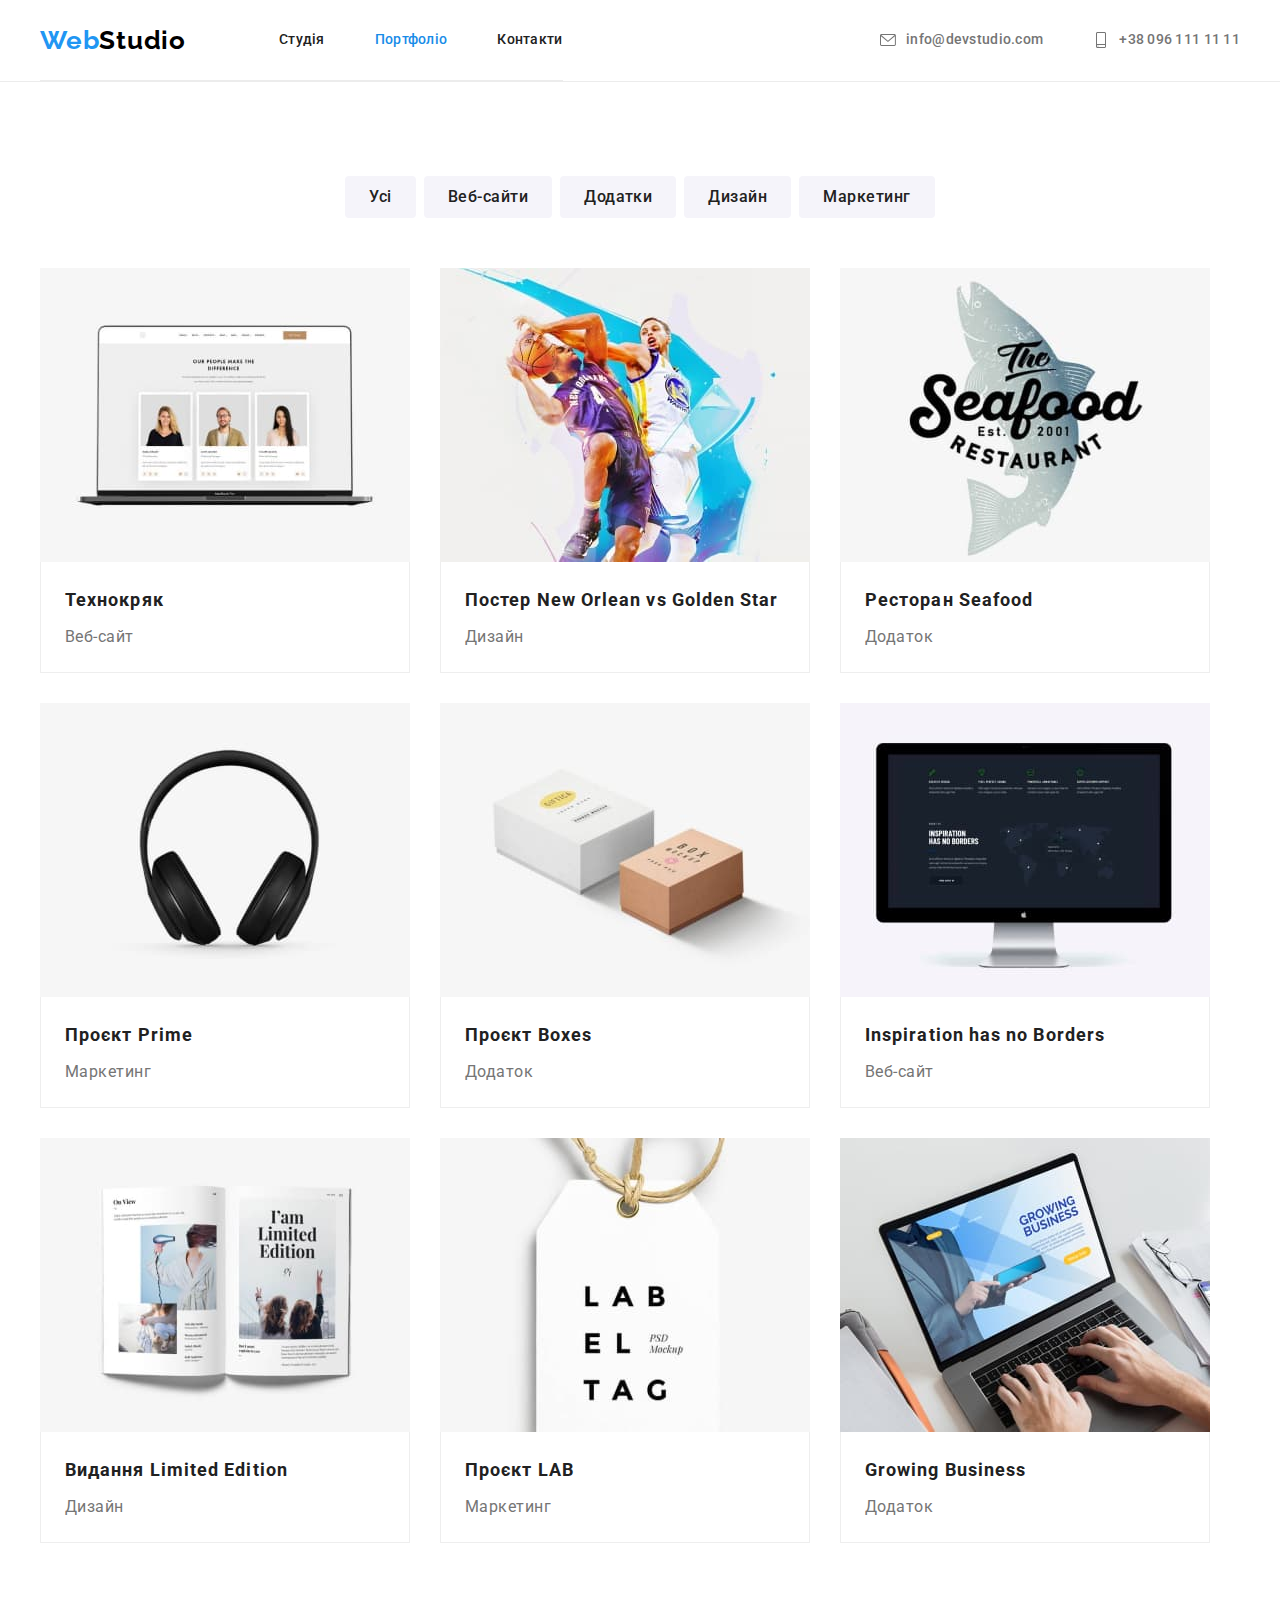
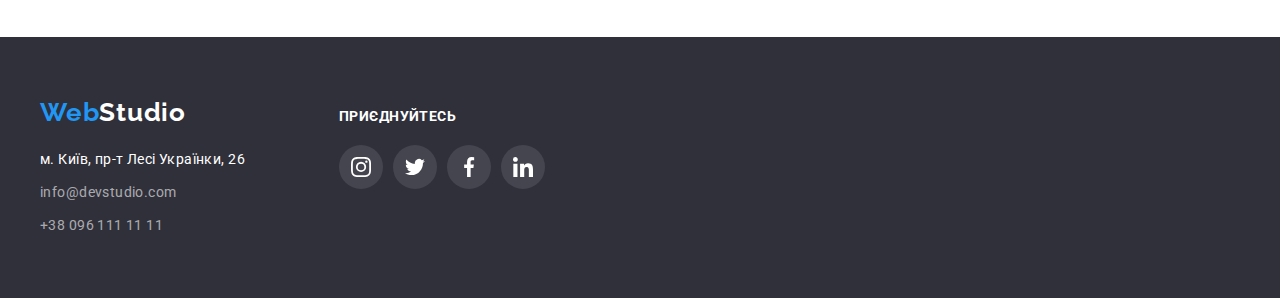
==== portfolio.html @ 25200712 "start hw" ====
<!DOCTYPE html>
<html lang="uk">
  <head>
    <meta charset="UTF-8" />
    <meta http-equiv="X-UA-Compatible" content="IE=edge" />
    <meta name="viewport" content="width=device-width, initial-scale=1.0" />
    <!-- fonts -->
    <link rel="preconnect" href="https://fonts.googleapis.com" />
    <link rel="preconnect" href="https://fonts.gstatic.com" crossorigin />
    <link
      href="https://fonts.googleapis.com/css2?family=Raleway:wght@700&family=Roboto:wght@400;500;700;900&display=swap"
      rel="stylesheet"
    />
    <!-- normalize -->
    <link
      rel="stylesheet"
      href="https://cdnjs.cloudflare.com/ajax/libs/modern-normalize/1.1.0/modern-normalize.min.css"
      integrity="sha512-wpPYUAdjBVSE4KJnH1VR1HeZfpl1ub8YT/NKx4PuQ5NmX2tKuGu6U/JRp5y+Y8XG2tV+wKQpNHVUX03MfMFn9Q=="
      crossorigin="anonymous"
      referrerpolicy="no-referrer"
    />
    <!-- css -->
    <link rel="stylesheet" href="./css/styles.css" />
    <title>Портфоліо</title>
  </head>
  <body>
    <header class="header">
      <div class="container header-container">
        <nav class="header header-nav">
          <a href="./index.html" class="link logo-web" lang="en"
            >Web<span class="logo-studio">Studio</span></a
          >
          <ul class="list header-list">
            <li>
              <a href="./index.html" class="site-nav link">Студія</a>
            </li>
            <li>
              <a href="./portfolio.html" class="site-nav link current"
                >Портфоліо</a
              >
            </li>
            <li>
              <a href="#" class="site-nav link">Контакти</a>
            </li>
          </ul>
        </nav>
        <ul class="list header-contact">
          <li class="contact-list">
            <a href="mailto:info@devstudio.com" class="contact link"
              ><svg
                viewBox="0 0 32 32"
                class="contact-icon-envelope"
                width="16"
                height="16"
              >
                <use href="./images/symbol-defs.svg#icon-envelope"></use>
              </svg>
              info@devstudio.com</a
            >
          </li>
          <li class="contact-list">
            <a href="tel:+380961111111" class="contact link">
              <svg
                viewBox="0 0 32 32"
                class="contact-icon-smartphone"
                width="16"
                height="16"
              >
                <use href="./images/symbol-defs.svg#icon-smartphone"></use>
              </svg>
              +38 096 111 11 11</a
            >
          </li>
        </ul>
      </div>
    </header>
    <main>
      <section class="section-portfolio">
        <div class="container">
          <ul class="list filter-container">
            <li><button class="button-filter" type="button">Усі</button></li>
            <li>
              <button class="button-filter" type="button">Веб-сайти</button>
            </li>
            <li>
              <button class="button-filter" type="button">Додатки</button>
            </li>
            <li><button class="button-filter" type="button">Дизайн</button></li>
            <li>
              <button class="button-filter" type="button">Маркетинг</button>
            </li>
          </ul>
          <h1 class="visually-hidden">Портфоліо</h1>
          <ul class="list portfolio-container">
            <li class="portfolio-card">
              <a href="#" class="portfolio-link link">
                <img
                  src="./images/tehnocrjak.jpg"
                  alt="відкритий ноутбук з веб-сайтом"
                  width="370"
                  height="294"
                />
                <div class="portfolio-project">
                  <h2 class="portfolio-title">Технокряк</h2>
                  <p class="portfolio-text">Веб-сайт</p>
                </div>
              </a>
            </li>
            <li class="portfolio-card">
              <a href="#" class="portfolio-link link">
                <img
                  src="./images/new_orlean.jpg"
                  alt="два гравці в баскетбол"
                  width="370"
                  height="294"
                />
                <div class="portfolio-project">
                  <h2 class="portfolio-title">
                    Постер <span lang="en">New Orlean vs Golden Star</span>
                  </h2>
                  <p class="portfolio-text">Дизайн</p>
                </div>
              </a>
            </li>

            <li class="portfolio-card">
              <a href="#" class="portfolio-link link">
                <img
                  src="./images/seafood.jpg"
                  alt="лого рибного ресторану"
                  width="370"
                  height="294"
                />
                <div class="portfolio-project">
                  <h2 class="portfolio-title">
                    Ресторан <span lang="en">Seafood</span>
                  </h2>
                  <p class="portfolio-text">Додаток</p>
                </div>
              </a>
            </li>
            <li class="portfolio-card">
              <a href="#" class="portfolio-link link">
                <img
                  src="./images/prime.jpg"
                  alt="навушники"
                  width="370"
                  height="294"
                />
                <div class="portfolio-project">
                  <h2 class="portfolio-title">
                    Проєкт <span lang="en">Prime</span>
                  </h2>
                  <p class="portfolio-text">Маркетинг</p>
                </div>
              </a>
            </li>
            <li class="portfolio-card">
              <a href="#" class="portfolio-link link">
                <img
                  src="./images/boxes.jpg"
                  alt="дві коробочки з написами"
                  width="370"
                  height="294"
                />
                <div class="portfolio-project">
                  <h2 class="portfolio-title">
                    Проєкт <span lang="en">Boxes</span>
                  </h2>
                  <p class="portfolio-text">Додаток</p>
                </div>
              </a>
            </li>
            <li class="portfolio-card">
              <a href="#" class="portfolio-link link">
                <img
                  src="./images/inspiration.jpg"
                  alt="комп'ютерний монітор"
                  width="370"
                  height="294"
                />
                <div class="portfolio-project">
                  <h2 lang="en" class="portfolio-title">
                    Inspiration has no Borders
                  </h2>
                  <p class="portfolio-text">Веб-сайт</p>
                </div>
              </a>
            </li>
            <li class="portfolio-card">
              <a href="#" class="portfolio-link link">
                <img
                  src="./images/limited_edition.jpg"
                  alt="відкрита книга"
                  width="370"
                  height="294"
                />
                <div class="portfolio-project">
                  <h2 class="portfolio-title">
                    Видання <span lang="en">Limited Edition</span>
                  </h2>
                  <p class="portfolio-text">Дизайн</p>
                </div>
              </a>
            </li>
            <li class="portfolio-card">
              <a href="#" class="portfolio-link link">
                <img
                  src="./images/lab.jpg"
                  alt="бірка з написом"
                  width="370"
                  height="294"
                />
                <div class="portfolio-project">
                  <h2 class="portfolio-title">
                    Проєкт <span lang="en">LAB</span>
                  </h2>
                  <p class="portfolio-text">Маркетинг</p>
                </div>
              </a>
            </li>
            <li class="portfolio-card">
              <a href="#" class="portfolio-link link">
                <img
                  src="./images/growing_business.jpg"
                  alt="руки працюють за ноутбуком"
                  width="370"
                  height="294"
                />
                <div class="portfolio-project">
                  <h2 lang="en" class="portfolio-title">Growing Business</h2>
                  <p class="portfolio-text">Додаток</p>
                </div>
              </a>
            </li>
          </ul>
        </div>
      </section>
    </main>
    <footer class="background">
      <div class="footer-block">
        <div class="footer-container">
          <a href="./index.html" class="link logo-web logo-footer" lang="en"
            >Web<span class="logo-studio-white">Studio</span></a
          >
          <address>
            <ul class="list link">
              <li class="contact-items">
                <a
                  href="https://goo.gl/maps/J7xKTd2fjaT3zvUT8"
                  target="_blank"
                  rel="noopener noreferrer nofollow"
                  class="address link"
                  >м. Київ, пр-т Лесі Українки, 26</a
                >
              </li>
              <li class="contact-items">
                <a href="mailto:info@devstudio.com" class="contact-footer link"
                  >info@devstudio.com</a
                >
              </li>
              <li class="contact-items">
                <a href="tel:+380961111111" class="contact-footer link"
                  >+38 096 111 11 11</a
                >
              </li>
            </ul>
          </address>
        </div>
        <div class="subscribe-social">
          <h3 class="subscribe">приєднуйтесь</h3>
          <ul class="footer-social-item list">
            <li class="footer-item">
              <a href="#" class="footer-link link">
                <svg
                  viewBox="0 0 32 32"
                  class="footer-icon"
                  width="20"
                  height="20"
                >
                  <use href="./images/symbol-defs.svg#icon-instagram"></use>
                </svg>
              </a>
            </li>
            <li class="footer-item">
              <a href="#" class="footer-link link">
                <svg
                  viewBox="0 0 32 32"
                  class="footer-icon"
                  width="20"
                  height="20"
                >
                  <use href="./images/symbol-defs.svg#icon-twitter"></use>
                </svg>
              </a>
            </li>
            <li class="footer-item">
              <a href="#" class="footer-link link">
                <svg
                  viewBox="0 0 32 32"
                  class="footer-icon"
                  width="20"
                  height="20"
                >
                  <use href="./images/symbol-defs.svg#icon-facebook"></use>
                </svg>
              </a>
            </li>
            <li class="footer-item">
              <a href="#" class="footer-link link">
                <svg
                  viewBox="0 0 32 32"
                  class="footer-icon"
                  width="20"
                  height="20"
                >
                  <use href="./images/symbol-defs.svg#icon-linkedin"></use>
                </svg>
              </a>
            </li>
          </ul>
        </div>
      </div>
    </footer>
  </body>
</html>
---- css/styles.css ----
html {
  box-sizing: border-box;
}

*,
*::before,
*::after {
}

p,
h1,
h2,
h3,
h4,
h5,
h6 {
  margin: 0;
}

ul,
ol {
  margin: 0;
  padding-left: 0;
}

button {
  cursor: pointer;
}

address {
  font-style: normal;
}

img {
  display: block;
  max-width: 100%;
}

.list {
  list-style: none;
}

.link {
  text-decoration: none;
}

.visually-hidden {
  position: absolute;
  white-space: nowrap;
  width: 1px;
  height: 1px;
  overflow: hidden;
  border: 0;
  padding: 0;
  clip: rect(0 0 0 0);
  clip-path: inset(50%);
  margin: -1px;
}

:root {
  --main-color: #2196f3;
  --accent-color: #188ce8;
  --secondary-color: #000000;
  --background-color: #ffffff;
  --background-block: #2f303a;
  --background-section: #f5f4fa;
  --background-button: #f5f4fa;
  --white-color: #ffffff;
  --text-color: #757575;
  --text-contact: rgba(255, 255, 255, 0.6);
  --title-color: #212121;
}

body {
  font-family: "Roboto", sans-serif;
  color: var(--text-color);
  background-color: var(--background-color);
  margin: 0;
}

/* ---------HEADER---------- */

.header-list {
  display: flex;
  gap: 50px;
  margin-left: 93px;
}

.header-contact {
  display: flex;
  gap: 50px;
  margin-left: auto;
}

.logo-web {
  font-family: "Raleway";
  font-weight: 700;
  font-size: 26px;
  line-height: 1.19;
  letter-spacing: 0.03em;
  color: var(--main-color);
}

.logo-studio {
  font-family: "Raleway";
  font-weight: 700;
  font-size: 26px;
  line-height: 1.19;
  letter-spacing: 0.03em;
  color: var(--secondary-color);
}

.header-nav {
  display: flex;
  align-items: center;
}

.site-nav {
  display: block;
  font-weight: 500;
  font-size: 14px;
  line-height: 1.14;
  letter-spacing: 0.02em;
  color: var(--title-color);
  padding-top: 32px;
  padding-bottom: 32px;
}

.site-nav:hover,
.site-nav:focus {
  color: var(--main-color);
}

.current {
  color: var(--accent-color);
}

.contact {
  display: flex;
  align-items: center;
  padding-top: 32px;
  padding-bottom: 32px;
  font-style: normal;
  font-weight: 500;
  font-size: 14px;
  line-height: 1.14;
  letter-spacing: 0.02em;
  color: var(--text-color);
}

.contact-icon-envelope {
  fill: var(--text-color);
  margin-right: 10px;
}

.contact-icon-smartphone {
  fill: var(--text-color);
  margin-right: 10px;
}

.contact:hover,
.contact:focus {
  color: var(--main-color);
}

.contact:hover .contact-icon-envelope,
.contact:focus .contact-icon-envelope,
.contact:hover .contact-icon-smartphone,
.contact:focus .contact-icon-smartphone {
  fill: currentColor;
}

.header-container {
  display: flex;
  align-items: center;
}

.header {
  border-bottom: 1px solid rgba(236, 236, 236, 1);
}

.container {
  width: 1200px;
  padding-left: 15px;
  padding-right: 15px;
  margin: 0 auto;
}

/* ---------FOOTER---------- */

.background {
  display: flex;
  background-color: var(--background-block);
  padding-top: 60px;
  padding-bottom: 60px;
}

.footer-block {
  display: flex;
  width: 1200px;
  padding-left: 15px;
  padding-right: 15px;
  margin: 0 auto;
  align-items: baseline;
}

.footer-container {
  margin-right: 94px;
}

.logo-studio-white {
  font-family: "Raleway";
  font-weight: 700;
  font-size: 26px;
  line-height: 1.19;
  letter-spacing: 0.03em;
  color: var(--white-color);
}

.logo-footer {
  display: inline-block;
  margin-bottom: 20px;
}

.address {
  font-style: normal;
  font-weight: 400;
  font-size: 14px;
  line-height: 1.71;
  letter-spacing: 0.03em;
  color: var(--white-color);
  display: inline-block;
}

.footer-link:hover,
.footer-link:focus {
  color: var(--main-color);
}

.contact-footer {
  font-style: normal;
  font-weight: 400;
  font-size: 14px;
  line-height: 1.71;
  letter-spacing: 0.03em;
  color: var(--text-contact);
  display: inline-block;
}

.contact-footer:hover,
.contact-footer:focus {
  color: var(--main-color);
}

.contact-items:not(:last-child) {
  margin-bottom: 9px;
}

.subscribe-social {
  display: block;
  text-align: left;
}

.subscribe {
  font-weight: 700;
  font-size: 14px;
  line-height: 1.14;
  letter-spacing: 0.03em;
  text-transform: uppercase;
  color: var(--white-color);
  margin-bottom: 20px;
}

.footer-social-item {
  display: flex;
  align-items: center;
  justify-content: center;
}

.footer-link {
  display: flex;
  width: 44px;
  height: 44px;
  background-color: rgba(255, 255, 255, 0.1);
  border-radius: 50%;
  align-items: center;
  justify-content: center;
}

.footer-icon {
  fill: var(--white-color);
}

.footer-link:hover,
.footer-link:focus {
  background: var(--accent-color);
}

.footer-item:not(:first-child) {
  margin-left: 10px;
}

/* -------MAIN STUDIO------- */

.section-function {
  padding-top: 94px;
  padding-bottom: 47px;
}

.section-work {
  padding-top: 47px;
  padding-bottom: 94px;
}

.section-team {
  padding-top: 94px;
  padding-bottom: 94px;
}

.section-client {
  padding-top: 94px;
  padding-bottom: 94px;
}

.section-portfolio {
  padding-top: 94px;
  padding-bottom: 94px;
}

.background-hero {
  background-color: rgba(196, 196, 196, 1);
  background-image: linear-gradient(
      to right,
      rgba(47, 48, 58, 0.4),
      rgba(47, 48, 58, 0.4)
    ),
    url(../images/hero.jpg);
  background-repeat: no-repeat;
  background-size: cover;
  text-align: center;

  max-width: 1600px;
  margin-left: auto;
  margin-right: auto;
  padding-top: 200px;
  padding-bottom: 200px;
}

.title-main {
  font-weight: 900;
  font-size: 44px;
  line-height: 1.36;
  letter-spacing: 0.06em;
  text-transform: uppercase;
  color: var(--white-color);
  text-align: center;
  max-width: 696px;
  margin-bottom: 30px;
  margin-left: auto;
  margin-right: auto;
}

.button-order {
  background-color: var(--main-color);
  font-family: inherit;
  font-weight: 700;
  font-size: 16px;
  line-height: 1.88;
  letter-spacing: 0.06em;
  color: var(--white-color);
  padding: 10px 32px;
  border-radius: 4px;
  border-color: transparent;
}

.button-order:focus,
.button-order:hover {
  background-color: var(--accent-color);
  box-shadow: 0px 4px 4px rgba(0, 0, 0, 0.15);
}

.function-container {
  display: flex;
  gap: 30px;
}

.function-title {
  font-weight: 700;
  font-size: 14px;
  line-height: 1.14;
  letter-spacing: 0.03em;
  text-transform: uppercase;
  color: var(--title-color);
  margin-bottom: 10px;
}

.function-text {
  font-size: 14px;
  line-height: 1.71;
  letter-spacing: 0.03em;
  color: var(--text-color);
}

.function-section-title {
  font-weight: 700;
  font-size: 36px;
  line-height: 1.17;
  letter-spacing: 0.03em;
  color: var(--title-color);
  text-align: center;
  margin-bottom: 50px;
}

.function-about {
  flex-basis: calc((100% - 90px) / 4);
}

.function-icon {
  display: flex;
  background: var(--background-section);
  height: 120px;
  margin-bottom: 30px;
  border-radius: 4px;

  align-items: center;
  justify-content: center;
}

.team-section-title {
  font-weight: 700;
  font-size: 36px;
  line-height: 1.17;
  letter-spacing: 0.03em;
  color: var(--title-color);
  text-align: center;
  margin-bottom: 50px;
}

.work-container {
  display: flex;
  gap: 30px;
}

.background-team {
  background-color: var(--background-section);
}

.background-cards {
  background-color: var(--background-color);
  border-radius: 0px 0px 4px 4px;
  box-shadow: 0px 1px 3px rgba(0, 0, 0, 0.12), 0px 1px 1px rgba(0, 0, 0, 0.14),
    0px 2px 1px rgba(0, 0, 0, 0.2);
}

.team-container {
  display: flex;
  gap: 30px;
}

.team-card {
  text-align: center;
  padding: 30px 0;
}

.team-name {
  font-weight: 500;
  font-size: 16px;
  line-height: 1.19;
  letter-spacing: 0.03em;
  color: var(--title-color);
  text-align: center;
  margin-bottom: 10px;
}

.team-position {
  font-size: 16px;
  line-height: 1.19;
  letter-spacing: 0.03em;
  color: var(--text-color);
  text-align: center;
  margin-bottom: 16px;
}

.worker-social-item {
  display: flex;
  align-items: center;
  justify-content: center;
}

.social-link {
  display: flex;

  background-color: #ffffff;
  border-radius: 50%;

  width: 44px;
  height: 44px;

  align-items: center;
  justify-content: center;
}

.social-icon {
  fill: #afb1b8;
}

.social-link:hover,
.social-link:focus {
  background-color: var(--accent-color);
}

.social-link:hover .social-icon,
.social-link:focus .social-icon {
  fill: var(--white-color);
}

.social-item:not(:first-child) {
  margin-left: 10px;
}

.background-client {
  background-color: var(--background-color);
}

.client-section-title {
  font-weight: 700;
  font-size: 36px;
  line-height: 1.17;
  letter-spacing: 0.03em;
  color: var(--title-color);
  text-align: center;
  margin-bottom: 50px;
}

.client {
  display: flex;
  align-items: center;
  justify-content: center;
}

.client-block:not(:first-child) {
  margin-left: 30px;
}

.client-link {
  display: flex;
  background-color: var(--background-color);
  border: 1px solid #afb1b8;
  border-radius: 4px;
  width: 170px;
  height: 92px;
  align-items: center;
  justify-content: center;
}

.client-link:hover,
.client-link:focus {
  border-color: var(--accent-color);
}

.client-link:hover .client-icon,
.client-link:focus .client-icon {
  fill: var(--accent-color);
}

.client-icon {
  fill: #afb1b8;
}

.icon-yaco {
  width: 41px;
  height: 46.7px;
}

.icon-company {
  width: 40px;
  height: 52px;
}

.icon-round {
  width: 43px;
  height: 41px;
}

.icon-foster {
  width: 84px;
  height: 41px;
}

.icon-brand {
  width: 63px;
  height: 45px;
}

.icon-tag {
  width: 94px;
  height: 44px;
}

/* ------MAIN PORTFOLIO----- */

.button-filter {
  cursor: pointer;
  background-color: var(--background-button);
  font-family: inherit;
  font-weight: 500;
  font-size: 16px;
  line-height: 1.62;
  letter-spacing: 0.03em;
  color: var(--title-color);
  padding: 6px 22px;
  border-radius: 4px;
  border-color: transparent;
}

.button-filter:hover,
.button-filter:focus {
  background-color: var(--main-color);
  color: var(--white-color);
  box-shadow: 0px 3px 1px rgba(0, 0, 0, 0.1), 0px 1px 2px rgba(0, 0, 0, 0.08),
    0px 2px 2px rgba(0, 0, 0, 0.12);
}

.filter-container {
  display: flex;
  gap: 8px;
  justify-content: center;
  margin-bottom: 50px;
}

.portfolio-title {
  font-weight: 700;
  font-size: 18px;
  line-height: 2;
  letter-spacing: 0.06em;
  color: var(--title-color);
  margin-bottom: 4px;
}

.portfolio-text {
  font-size: 16px;
  line-height: 1.88;
  letter-spacing: 0.03em;
  color: var(--text-color);
}

.portfolio-project {
  padding: 20px 24px;
  margin: 0;
  border-right: 1px solid #eeeeee;
  border-bottom: 1px solid #eeeeee;
  border-left: 1px solid #eeeeee;
}

.portfolio-title:focus,
.portfolio-text:focus {
  color: var(--accent-color);
}

.portfolio-container {
  display: flex;
  flex-wrap: wrap;
  max-width: 1170px;
  gap: 30px;
}

.portfolio-card {
  flex-basis: calc((100% - 60px) / 3);
}

.portfolio-link {
  display: block;
  text-decoration: none;
}

.portfolio-link:hover,
.portfolio-link:focus {
  box-shadow: 0px 1px 1px rgba(0, 0, 0, 0.12), 0px 4px 4px rgba(0, 0, 0, 0.06),
    1px 4px 6px rgba(0, 0, 0, 0.16);
}
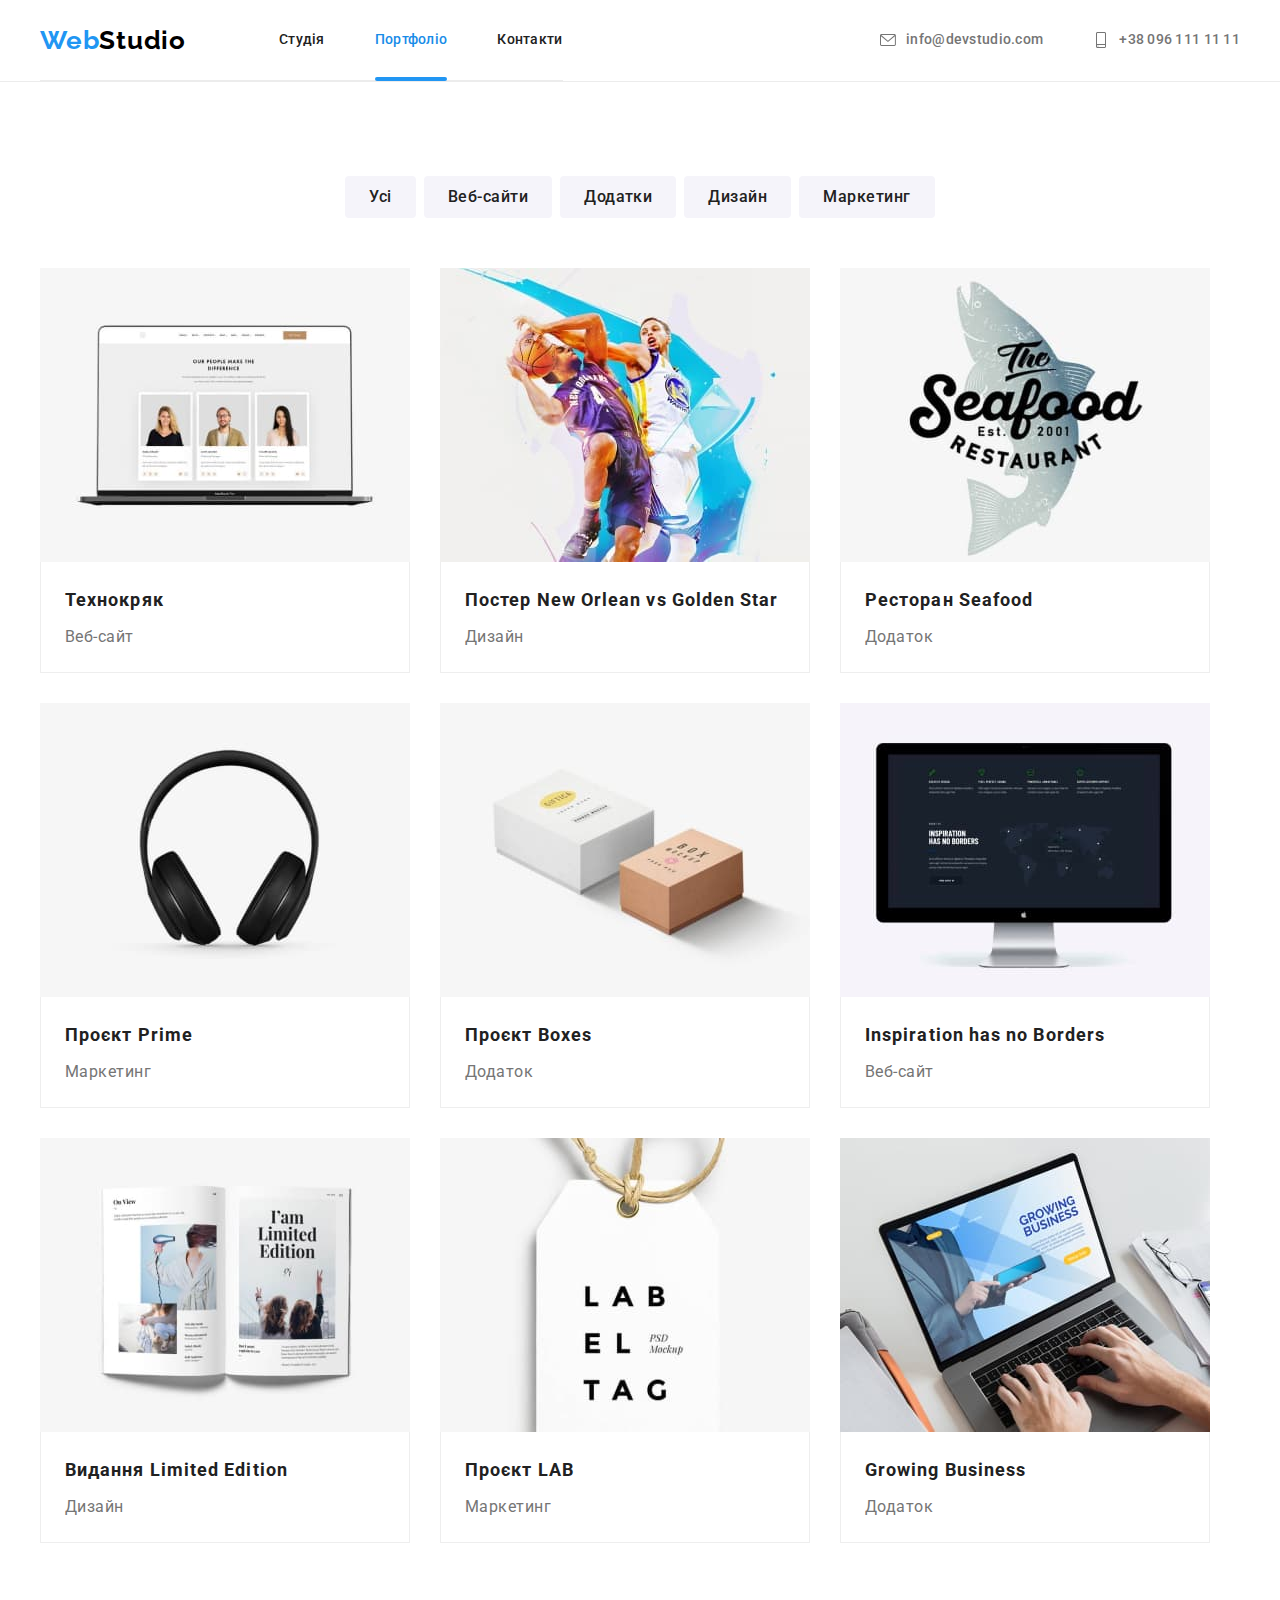
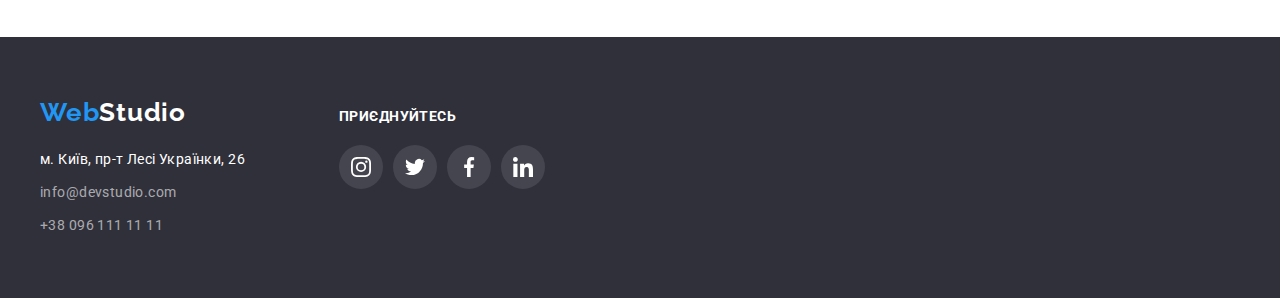
==== commit 7ca150cd: "finish hw5" ====
--- a/portfolio.html
+++ b/portfolio.html
@@ -94,12 +94,19 @@
           <ul class="list portfolio-container">
             <li class="portfolio-card">
               <a href="#" class="portfolio-link link">
-                <img
-                  src="./images/tehnocrjak.jpg"
-                  alt="відкритий ноутбук з веб-сайтом"
-                  width="370"
-                  height="294"
-                />
+                <div class="overlay">
+                  <img
+                    src="./images/tehnocrjak.jpg"
+                    alt="відкритий ноутбук з веб-сайтом"
+                    width="370"
+                    height="294"
+                  />
+                  <p class="overlay-description">
+                    Ресурс пропонує комплексні пропозиції з різним рівнем
+                    функціоналу та сервісів. Все це дозволить відвідувачу
+                    отримати вичерпні відомості про компанію чи приватну особу.
+                  </p>
+                </div>
                 <div class="portfolio-project">
                   <h2 class="portfolio-title">Технокряк</h2>
                   <p class="portfolio-text">Веб-сайт</p>
@@ -108,12 +115,19 @@
             </li>
             <li class="portfolio-card">
               <a href="#" class="portfolio-link link">
-                <img
-                  src="./images/new_orlean.jpg"
-                  alt="два гравці в баскетбол"
-                  width="370"
-                  height="294"
-                />
+                <div class="overlay">
+                  <img
+                    src="./images/new_orlean.jpg"
+                    alt="два гравці в баскетбол"
+                    width="370"
+                    height="294"
+                  />
+                  <p class="overlay-description">
+                    Ресурс пропонує комплексні пропозиції з різним рівнем
+                    функціоналу та сервісів. Все це дозволить відвідувачу
+                    отримати вичерпні відомості про компанію чи приватну особу.
+                  </p>
+                </div>
                 <div class="portfolio-project">
                   <h2 class="portfolio-title">
                     Постер <span lang="en">New Orlean vs Golden Star</span>
@@ -125,12 +139,19 @@
 
             <li class="portfolio-card">
               <a href="#" class="portfolio-link link">
-                <img
-                  src="./images/seafood.jpg"
-                  alt="лого рибного ресторану"
-                  width="370"
-                  height="294"
-                />
+                <div class="overlay">
+                  <img
+                    src="./images/seafood.jpg"
+                    alt="лого рибного ресторану"
+                    width="370"
+                    height="294"
+                  />
+                  <p class="overlay-description">
+                    Ресурс пропонує комплексні пропозиції з різним рівнем
+                    функціоналу та сервісів. Все це дозволить відвідувачу
+                    отримати вичерпні відомості про компанію чи приватну особу.
+                  </p>
+                </div>
                 <div class="portfolio-project">
                   <h2 class="portfolio-title">
                     Ресторан <span lang="en">Seafood</span>
@@ -141,12 +162,19 @@
             </li>
             <li class="portfolio-card">
               <a href="#" class="portfolio-link link">
-                <img
-                  src="./images/prime.jpg"
-                  alt="навушники"
-                  width="370"
-                  height="294"
-                />
+                <div class="overlay">
+                  <img
+                    src="./images/prime.jpg"
+                    alt="навушники"
+                    width="370"
+                    height="294"
+                  />
+                  <p class="overlay-description">
+                    Ресурс пропонує комплексні пропозиції з різним рівнем
+                    функціоналу та сервісів. Все це дозволить відвідувачу
+                    отримати вичерпні відомості про компанію чи приватну особу.
+                  </p>
+                </div>
                 <div class="portfolio-project">
                   <h2 class="portfolio-title">
                     Проєкт <span lang="en">Prime</span>
@@ -157,12 +185,19 @@
             </li>
             <li class="portfolio-card">
               <a href="#" class="portfolio-link link">
-                <img
-                  src="./images/boxes.jpg"
-                  alt="дві коробочки з написами"
-                  width="370"
-                  height="294"
-                />
+                <div class="overlay">
+                  <img
+                    src="./images/boxes.jpg"
+                    alt="дві коробочки з написами"
+                    width="370"
+                    height="294"
+                  />
+                  <p class="overlay-description">
+                    Ресурс пропонує комплексні пропозиції з різним рівнем
+                    функціоналу та сервісів. Все це дозволить відвідувачу
+                    отримати вичерпні відомості про компанію чи приватну особу.
+                  </p>
+                </div>
                 <div class="portfolio-project">
                   <h2 class="portfolio-title">
                     Проєкт <span lang="en">Boxes</span>
@@ -173,12 +208,19 @@
             </li>
             <li class="portfolio-card">
               <a href="#" class="portfolio-link link">
-                <img
-                  src="./images/inspiration.jpg"
-                  alt="комп'ютерний монітор"
-                  width="370"
-                  height="294"
-                />
+                <div class="overlay">
+                  <img
+                    src="./images/inspiration.jpg"
+                    alt="комп'ютерний монітор"
+                    width="370"
+                    height="294"
+                  />
+                  <p class="overlay-description">
+                    Ресурс пропонує комплексні пропозиції з різним рівнем
+                    функціоналу та сервісів. Все це дозволить відвідувачу
+                    отримати вичерпні відомості про компанію чи приватну особу.
+                  </p>
+                </div>
                 <div class="portfolio-project">
                   <h2 lang="en" class="portfolio-title">
                     Inspiration has no Borders
@@ -189,12 +231,19 @@
             </li>
             <li class="portfolio-card">
               <a href="#" class="portfolio-link link">
-                <img
-                  src="./images/limited_edition.jpg"
-                  alt="відкрита книга"
-                  width="370"
-                  height="294"
-                />
+                <div class="overlay">
+                  <img
+                    src="./images/limited_edition.jpg"
+                    alt="відкрита книга"
+                    width="370"
+                    height="294"
+                  />
+                  <p class="overlay-description">
+                    Ресурс пропонує комплексні пропозиції з різним рівнем
+                    функціоналу та сервісів. Все це дозволить відвідувачу
+                    отримати вичерпні відомості про компанію чи приватну особу.
+                  </p>
+                </div>
                 <div class="portfolio-project">
                   <h2 class="portfolio-title">
                     Видання <span lang="en">Limited Edition</span>
@@ -205,12 +254,19 @@
             </li>
             <li class="portfolio-card">
               <a href="#" class="portfolio-link link">
-                <img
-                  src="./images/lab.jpg"
-                  alt="бірка з написом"
-                  width="370"
-                  height="294"
-                />
+                <div class="overlay">
+                  <img
+                    src="./images/lab.jpg"
+                    alt="бірка з написом"
+                    width="370"
+                    height="294"
+                  />
+                  <p class="overlay-description">
+                    Ресурс пропонує комплексні пропозиції з різним рівнем
+                    функціоналу та сервісів. Все це дозволить відвідувачу
+                    отримати вичерпні відомості про компанію чи приватну особу.
+                  </p>
+                </div>
                 <div class="portfolio-project">
                   <h2 class="portfolio-title">
                     Проєкт <span lang="en">LAB</span>
@@ -221,12 +277,19 @@
             </li>
             <li class="portfolio-card">
               <a href="#" class="portfolio-link link">
-                <img
-                  src="./images/growing_business.jpg"
-                  alt="руки працюють за ноутбуком"
-                  width="370"
-                  height="294"
-                />
+                <div class="overlay">
+                  <img
+                    src="./images/growing_business.jpg"
+                    alt="руки працюють за ноутбуком"
+                    width="370"
+                    height="294"
+                  />
+                  <p class="overlay-description">
+                    Ресурс пропонує комплексні пропозиції з різним рівнем
+                    функціоналу та сервісів. Все це дозволить відвідувачу
+                    отримати вичерпні відомості про компанію чи приватну особу.
+                  </p>
+                </div>
                 <div class="portfolio-project">
                   <h2 lang="en" class="portfolio-title">Growing Business</h2>
                   <p class="portfolio-text">Додаток</p>
--- a/css/styles.css
+++ b/css/styles.css
@@ -133,6 +133,18 @@
 
 .current {
   color: var(--accent-color);
+  position: relative;
+}
+
+.current::after {
+  position: absolute;
+  bottom: -1%;
+  display: block;
+  content: " ";
+  width: 100%;
+  height: 4px;
+  background-color: var(--main-color);
+  border-radius: 2px;
 }
 
 .contact {
@@ -441,7 +453,33 @@
   gap: 30px;
 }
 
-.background-team {
+.label {
+  position: relative;
+}
+
+.label-bg {
+  position: absolute;
+  display: flex;
+  align-items: center;
+  justify-content: center;
+  bottom: 0;
+  width: 100%;
+  height: 70px;
+  background-color: rgba(47, 48, 58, 0.8);
+}
+
+.label-text {
+  position: absolute;
+  font-weight: 700;
+  font-size: 14px;
+  line-height: 1.14;
+  text-align: center;
+  letter-spacing: 0.03em;
+  text-transform: uppercase;
+  color: var(--white-color);
+}
+
+l.background-team {
   background-color: var(--background-section);
 }
 
@@ -666,6 +704,7 @@
 
 .portfolio-card {
   flex-basis: calc((100% - 60px) / 3);
+  position: relative;
 }
 
 .portfolio-link {
@@ -678,3 +717,78 @@
   box-shadow: 0px 1px 1px rgba(0, 0, 0, 0.12), 0px 4px 4px rgba(0, 0, 0, 0.06),
     1px 4px 6px rgba(0, 0, 0, 0.16);
 }
+
+.overlay {
+  position: relative;
+  overflow: hidden;
+}
+
+.overlay-description {
+  position: absolute;
+  top: 0;
+  height: 100%;
+  padding: 63px 24px;
+  font-weight: 400;
+  font-size: 18px;
+  line-height: 1.56;
+  letter-spacing: 0.03em;
+  color: var(--white-color);
+  background-color: rgba(33, 150, 243, 0.9);
+  transform: translateY(101%);
+  transition-property: transform;
+  transition-duration: 250ms;
+  transition-timing-function: cubic-bezier(0.4, 0, 0.2, 1);
+}
+
+.portfolio-card:hover .overlay-description {
+  transform: translateY(0);
+}
+
+.backdrop.is-hidden {
+  visibility: hidden;
+  opacity: 0;
+  pointer-events: none;
+}
+
+.backdrop.is-hidden .modal {
+  transform: translate(-50%, -50%) scale(0);
+  opacity: 0.2;
+}
+
+.backdrop {
+  position: fixed;
+  width: 100%;
+  height: 100%;
+  top: 0;
+  background-color: rgba(0, 0, 0, 0.2);
+}
+
+.modal {
+  position: absolute;
+  top: 50%;
+  left: 50%;
+  transform: translate(-50%, -50%);
+  width: 528px;
+  height: 581px;
+  background: #ffffff;
+  box-shadow: 0px 1px 3px rgba(0, 0, 0, 0.12), 0px 1px 1px rgba(0, 0, 0, 0.14),
+    0px 2px 1px rgba(0, 0, 0, 0.2);
+  border-radius: 4px;
+  transition-property: transform;
+  transition-duration: 250ms;
+  transition-timing-function: cubic-bezier(0.4, 0, 0.2, 1);
+}
+
+.modal-close {
+  position: absolute;
+  display: flex;
+  align-items: center;
+  justify-content: center;
+  top: 8px;
+  right: 8px;
+  width: 30px;
+  height: 30px;
+  border: 1px solid rgba(0, 0, 0, 0.1);
+  border-radius: 50%;
+  background-color: transparent;
+}
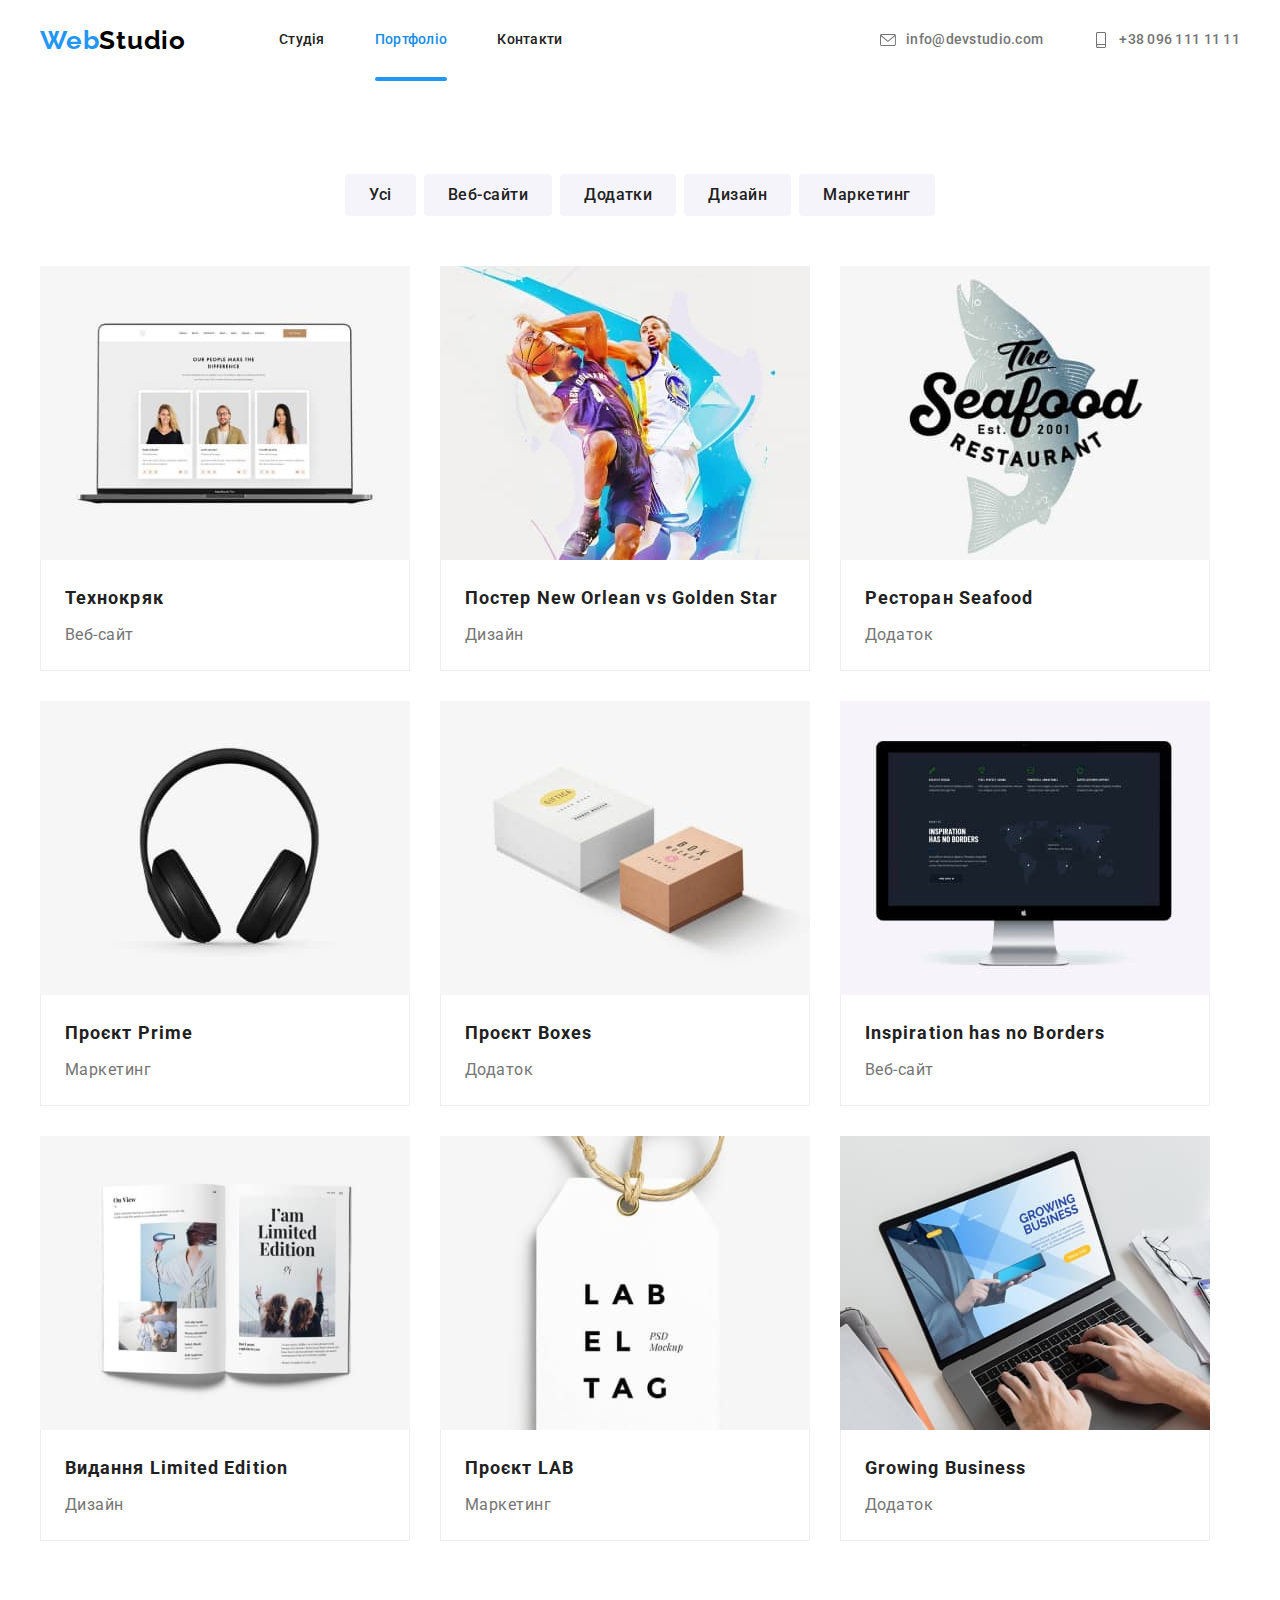
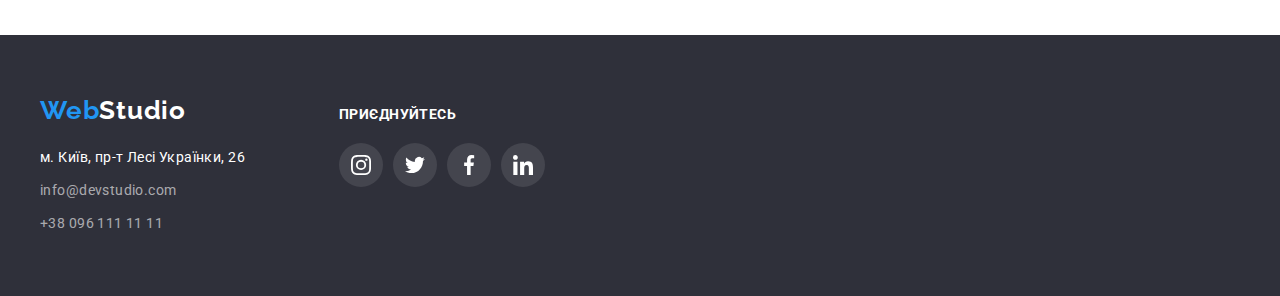
==== commit cf8bd24f: "hw after fix" ====
--- a/portfolio.html
+++ b/portfolio.html
@@ -26,7 +26,7 @@
   <body>
     <header class="header">
       <div class="container header-container">
-        <nav class="header header-nav">
+        <nav class="header-nav">
           <a href="./index.html" class="link logo-web" lang="en"
             >Web<span class="logo-studio">Studio</span></a
           >
--- a/css/styles.css
+++ b/css/styles.css
@@ -124,6 +124,9 @@
   color: var(--title-color);
   padding-top: 32px;
   padding-bottom: 32px;
+  transition-property: color;
+  transition-duration: 250ms;
+  transition-timing-function: cubic-bezier(0.4, 0, 0.2, 1);
 }
 
 .site-nav:hover,
@@ -158,6 +161,9 @@
   line-height: 1.14;
   letter-spacing: 0.02em;
   color: var(--text-color);
+  transition-property: color;
+  transition-duration: 250ms;
+  transition-timing-function: cubic-bezier(0.4, 0, 0.2, 1);
 }
 
 .contact-icon-envelope {
@@ -187,10 +193,6 @@
   align-items: center;
 }
 
-.header {
-  border-bottom: 1px solid rgba(236, 236, 236, 1);
-}
-
 .container {
   width: 1200px;
   padding-left: 15px;
@@ -257,6 +259,9 @@
   letter-spacing: 0.03em;
   color: var(--text-contact);
   display: inline-block;
+  transition-property: color;
+  transition-duration: 250ms;
+  transition-timing-function: cubic-bezier(0.4, 0, 0.2, 1);
 }
 
 .contact-footer:hover,
@@ -297,6 +302,9 @@
   border-radius: 50%;
   align-items: center;
   justify-content: center;
+  transition-property: background;
+  transition-duration: 250ms;
+  transition-timing-function: cubic-bezier(0.4, 0, 0.2, 1);
 }
 
 .footer-icon {
@@ -380,15 +388,18 @@
   line-height: 1.88;
   letter-spacing: 0.06em;
   color: var(--white-color);
+  box-shadow: 0px 4px 4px rgba(0, 0, 0, 0.15);
   padding: 10px 32px;
   border-radius: 4px;
   border-color: transparent;
+  transition-property: background-color;
+  transition-duration: 250ms;
+  transition-timing-function: cubic-bezier(0.4, 0, 0.2, 1);
 }
 
 .button-order:focus,
 .button-order:hover {
   background-color: var(--accent-color);
-  box-shadow: 0px 4px 4px rgba(0, 0, 0, 0.15);
 }
 
 .function-container {
@@ -536,10 +547,17 @@
 
   align-items: center;
   justify-content: center;
+
+  transition-property: background-color;
+  transition-duration: 250ms;
+  transition-timing-function: cubic-bezier(0.4, 0, 0.2, 1);
 }
 
 .social-icon {
   fill: #afb1b8;
+  transition-property: fill;
+  transition-duration: 250ms;
+  transition-timing-function: cubic-bezier(0.4, 0, 0.2, 1);
 }
 
 .social-link:hover,
@@ -589,6 +607,9 @@
   height: 92px;
   align-items: center;
   justify-content: center;
+  transition-property: border-color;
+  transition-duration: 250ms;
+  transition-timing-function: cubic-bezier(0.4, 0, 0.2, 1);
 }
 
 .client-link:hover,
@@ -603,6 +624,9 @@
 
 .client-icon {
   fill: #afb1b8;
+  transition-property: fill;
+  transition-duration: 250ms;
+  transition-timing-function: cubic-bezier(0.4, 0, 0.2, 1);
 }
 
 .icon-yaco {
@@ -649,6 +673,9 @@
   padding: 6px 22px;
   border-radius: 4px;
   border-color: transparent;
+  transition-property: background-color, color, box-shadow;
+  transition-duration: 250ms;
+  transition-timing-function: cubic-bezier(0.4, 0, 0.2, 1);
 }
 
 .button-filter:hover,
@@ -673,6 +700,9 @@
   letter-spacing: 0.06em;
   color: var(--title-color);
   margin-bottom: 4px;
+  transition-property: color;
+  transition-duration: 250ms;
+  transition-timing-function: cubic-bezier(0.4, 0, 0.2, 1);
 }
 
 .portfolio-text {
@@ -680,6 +710,9 @@
   line-height: 1.88;
   letter-spacing: 0.03em;
   color: var(--text-color);
+  transition-property: color;
+  transition-duration: 250ms;
+  transition-timing-function: cubic-bezier(0.4, 0, 0.2, 1);
 }
 
 .portfolio-project {
@@ -710,6 +743,9 @@
 .portfolio-link {
   display: block;
   text-decoration: none;
+  transition-property: box-shadow;
+  transition-duration: 250ms;
+  transition-timing-function: cubic-bezier(0.4, 0, 0.2, 1);
 }
 
 .portfolio-link:hover,
@@ -761,6 +797,9 @@
   height: 100%;
   top: 0;
   background-color: rgba(0, 0, 0, 0.2);
+  transition-property: visibility, opacity;
+  transition-duration: 250ms;
+  transition-timing-function: cubic-bezier(0.4, 0, 0.2, 1);
 }
 
 .modal {
